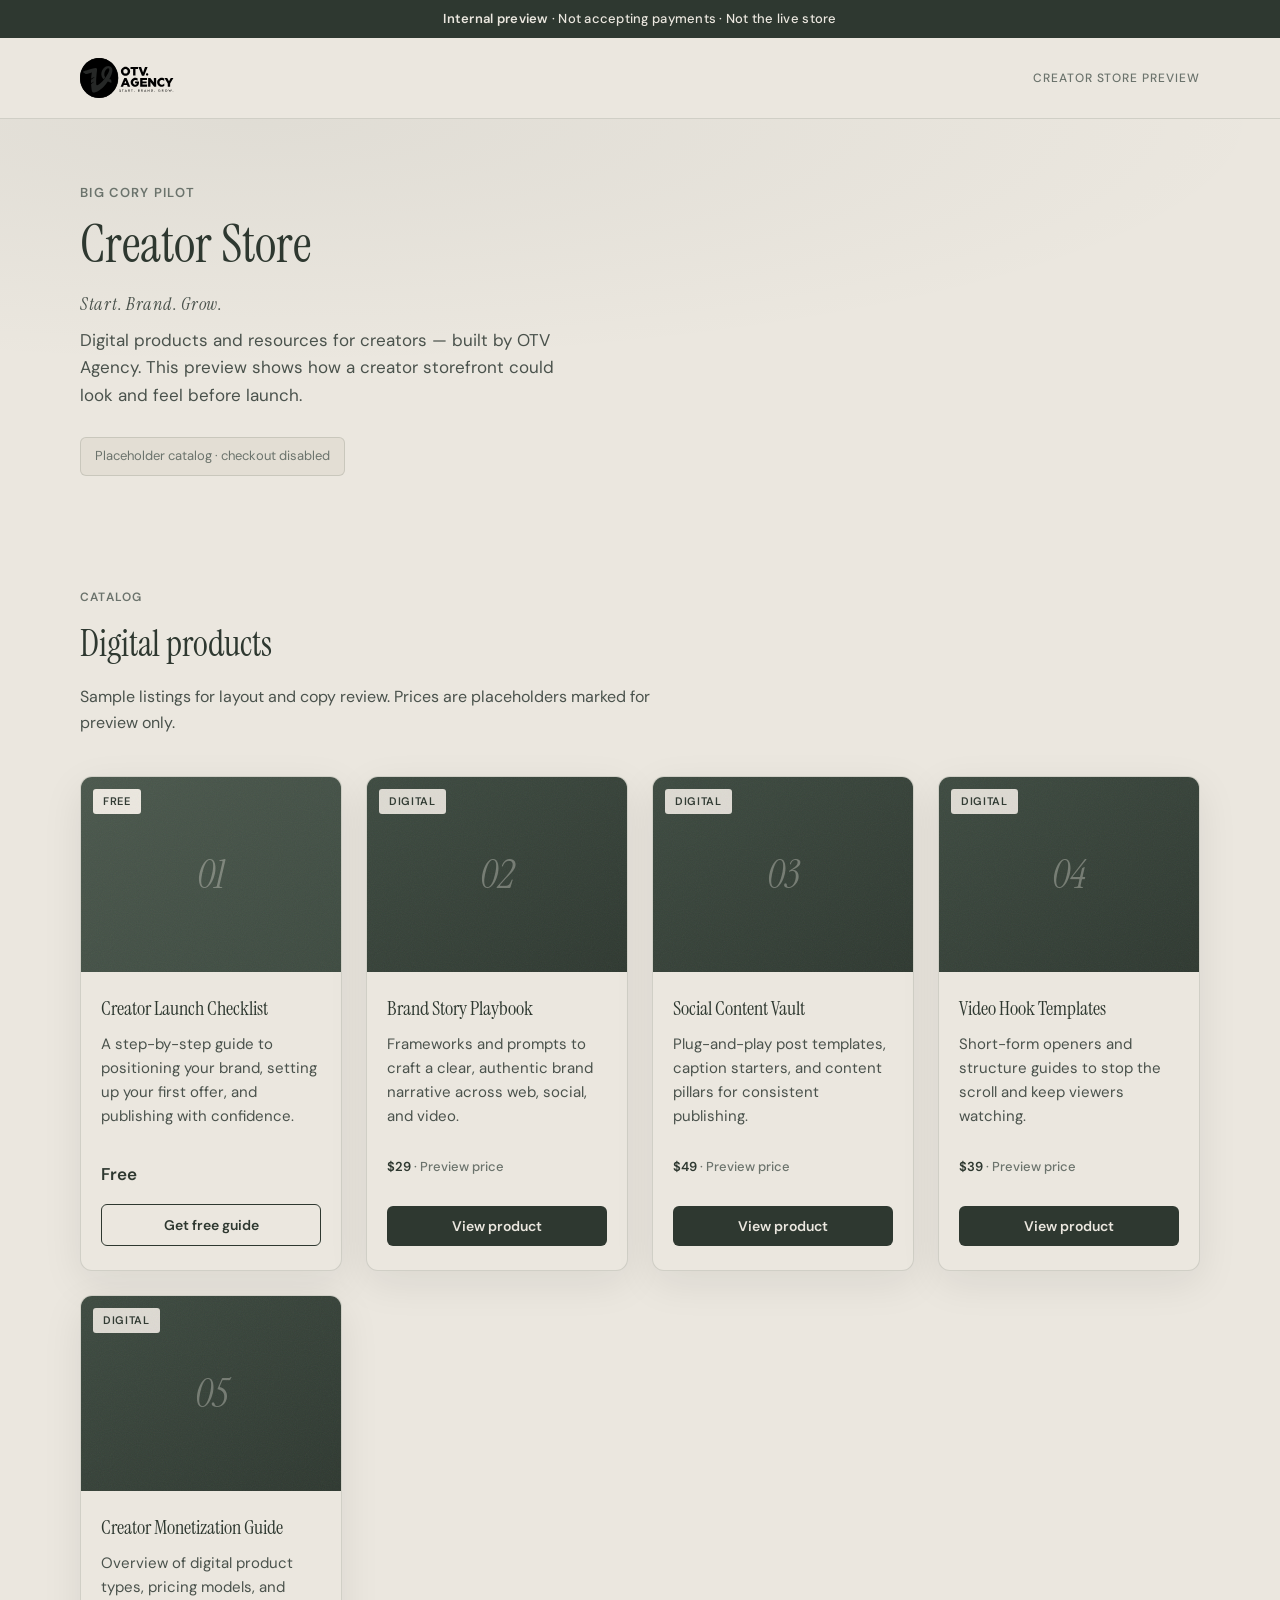
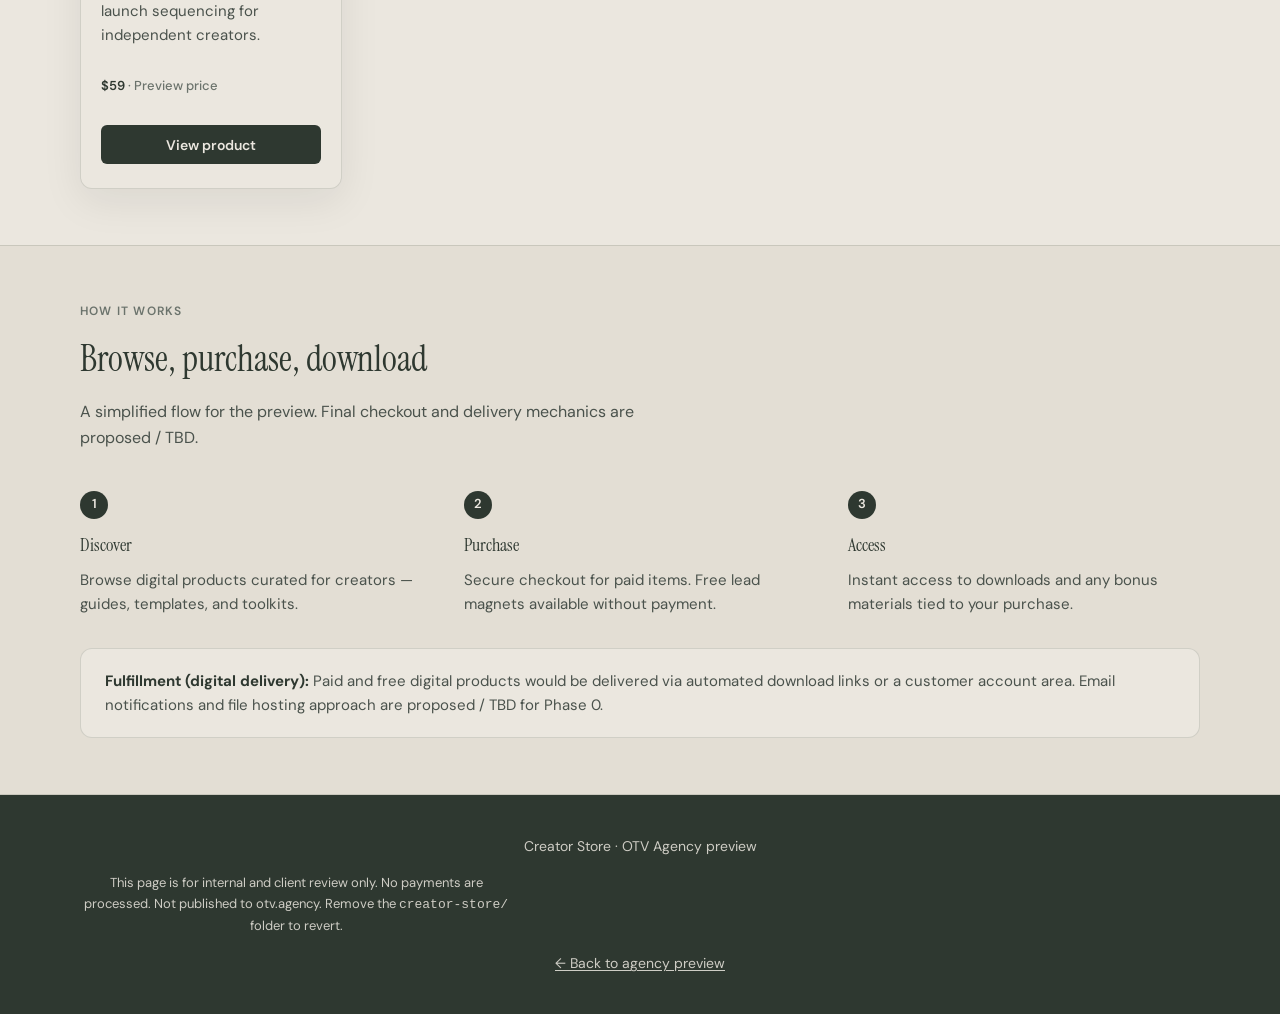
==== creator-store/index.html @ a5654d97 "Add Creator Store static preview (Forest/Cream scaffold) - Add creator-store/index.html with placeho" ====
<!DOCTYPE html>
<html lang="en">
<head>
  <meta charset="UTF-8">
  <meta name="viewport" content="width=device-width, initial-scale=1.0">
  <meta name="robots" content="noindex, nofollow">
  <meta name="description" content="Creator Store preview for OTV Agency — internal client preview only. Not a live storefront.">
  <title>Creator Store — Preview | OTV Agency</title>
  <link rel="icon" href="../theme/assets/images/favicon.svg" type="image/svg+xml">
  <link rel="preconnect" href="https://fonts.googleapis.com">
  <link rel="preconnect" href="https://fonts.gstatic.com" crossorigin>
  <link href="https://fonts.googleapis.com/css2?family=DM+Sans:ital,opsz,wght@0,9..40,400;0,9..40,500;0,9..40,600;0,9..40,700;1,9..40,400&family=Instrument+Serif:ital@0;1&display=swap" rel="stylesheet">
  <link rel="stylesheet" href="styles.css">
</head>
<body>
  <a class="skip-link" href="#main">Skip to content</a>

  <div class="preview-banner" role="status">
    <strong>Internal preview</strong> · Not accepting payments · Not the live store
  </div>

  <header class="site-header">
    <div class="container header-inner">
      <a class="brand" href="../" aria-label="OTV Agency home">
        <img src="../theme/assets/images/logos/OTV.Agency_Horizontal_Logo_Dark.svg" alt="OTV Agency" width="160" height="68">
      </a>
      <span class="header-meta">Creator Store preview</span>
    </div>
  </header>

  <main id="main">
    <section class="hero">
      <div class="container">
        <p class="hero-eyebrow">Big Cory Pilot</p>
        <h1>Creator Store</h1>
        <p class="hero-tagline">Start. Brand. Grow.</p>
        <p class="hero-lede">Digital products and resources for creators — built by OTV Agency. This preview shows how a creator storefront could look and feel before launch.</p>
        <p class="hero-note" aria-label="Preview status">Placeholder catalog · checkout disabled</p>
      </div>
    </section>

    <section class="section" aria-labelledby="catalog-heading">
      <div class="container">
        <p class="section-label">Catalog</p>
        <h2 id="catalog-heading">Digital products</h2>
        <p class="section-intro">Sample listings for layout and copy review. Prices are placeholders marked for preview only.</p>

        <div class="catalog">
          <article class="product-card product-card--free">
            <div class="product-thumb" aria-hidden="true">
              <span class="product-badge product-badge--free">Free</span>
              <span class="product-thumb-icon">01</span>
            </div>
            <div class="product-body">
              <h3>Creator Launch Checklist</h3>
              <p class="product-blurb">A step-by-step guide to positioning your brand, setting up your first offer, and publishing with confidence.</p>
              <div class="product-meta">
                <span class="product-price">Free</span>
              </div>
              <button type="button" class="btn btn-secondary btn-block" data-preview-cta data-product-name="Creator Launch Checklist">Get free guide</button>
            </div>
          </article>

          <article class="product-card">
            <div class="product-thumb" aria-hidden="true">
              <span class="product-badge">Digital</span>
              <span class="product-thumb-icon">02</span>
            </div>
            <div class="product-body">
              <h3>Brand Story Playbook</h3>
              <p class="product-blurb">Frameworks and prompts to craft a clear, authentic brand narrative across web, social, and video.</p>
              <div class="product-meta">
                <p class="product-price--preview"><span>$29</span> · Preview price</p>
              </div>
              <button type="button" class="btn btn-primary btn-block" data-preview-cta data-product-name="Brand Story Playbook">View product</button>
            </div>
          </article>

          <article class="product-card">
            <div class="product-thumb" aria-hidden="true">
              <span class="product-badge">Digital</span>
              <span class="product-thumb-icon">03</span>
            </div>
            <div class="product-body">
              <h3>Social Content Vault</h3>
              <p class="product-blurb">Plug-and-play post templates, caption starters, and content pillars for consistent publishing.</p>
              <div class="product-meta">
                <p class="product-price--preview"><span>$49</span> · Preview price</p>
              </div>
              <button type="button" class="btn btn-primary btn-block" data-preview-cta data-product-name="Social Content Vault">View product</button>
            </div>
          </article>

          <article class="product-card">
            <div class="product-thumb" aria-hidden="true">
              <span class="product-badge">Digital</span>
              <span class="product-thumb-icon">04</span>
            </div>
            <div class="product-body">
              <h3>Video Hook Templates</h3>
              <p class="product-blurb">Short-form openers and structure guides to stop the scroll and keep viewers watching.</p>
              <div class="product-meta">
                <p class="product-price--preview"><span>$39</span> · Preview price</p>
              </div>
              <button type="button" class="btn btn-primary btn-block" data-preview-cta data-product-name="Video Hook Templates">View product</button>
            </div>
          </article>

          <article class="product-card">
            <div class="product-thumb" aria-hidden="true">
              <span class="product-badge">Digital</span>
              <span class="product-thumb-icon">05</span>
            </div>
            <div class="product-body">
              <h3>Creator Monetization Guide</h3>
              <p class="product-blurb">Overview of digital product types, pricing models, and launch sequencing for independent creators.</p>
              <div class="product-meta">
                <p class="product-price--preview"><span>$59</span> · Preview price</p>
              </div>
              <button type="button" class="btn btn-primary btn-block" data-preview-cta data-product-name="Creator Monetization Guide">View product</button>
            </div>
          </article>
        </div>
      </div>
    </section>

    <section class="section section--alt" aria-labelledby="how-heading">
      <div class="container">
        <p class="section-label">How it works</p>
        <h2 id="how-heading">Browse, purchase, download</h2>
        <p class="section-intro">A simplified flow for the preview. Final checkout and delivery mechanics are proposed / TBD.</p>

        <div class="steps">
          <div class="step">
            <span class="step-num" aria-hidden="true">1</span>
            <h3>Discover</h3>
            <p>Browse digital products curated for creators — guides, templates, and toolkits.</p>
          </div>
          <div class="step">
            <span class="step-num" aria-hidden="true">2</span>
            <h3>Purchase</h3>
            <p>Secure checkout for paid items. Free lead magnets available without payment.</p>
          </div>
          <div class="step">
            <span class="step-num" aria-hidden="true">3</span>
            <h3>Access</h3>
            <p>Instant access to downloads and any bonus materials tied to your purchase.</p>
          </div>
        </div>

        <div class="fulfillment-note">
          <strong>Fulfillment (digital delivery):</strong> Paid and free digital products would be delivered via automated download links or a customer account area. Email notifications and file hosting approach are proposed / TBD for Phase 0.
        </div>
      </div>
    </section>
  </main>

  <footer class="site-footer">
    <div class="container footer-inner">
      <p>Creator Store · OTV Agency preview</p>
      <p class="footer-disclaimer">This page is for internal and client review only. No payments are processed. Not published to otv.agency. Remove the <code>creator-store/</code> folder to revert.</p>
      <p><a href="../">← Back to agency preview</a></p>
    </div>
  </footer>

  <div class="modal-overlay" id="preview-modal" role="dialog" aria-modal="true" aria-labelledby="modal-title" aria-hidden="true">
    <div class="modal">
      <h2 id="modal-title">Coming soon</h2>
      <p><strong data-modal-product>This product</strong> is a placeholder in this preview. Checkout, payments, and delivery are not enabled.</p>
      <button type="button" class="btn btn-primary modal-close" data-modal-close>Got it</button>
    </div>
  </div>

  <script src="main.js"></script>
</body>
</html>
---- creator-store/styles.css ----
/* Creator Store preview — OTV Forest/Cream (local tokens only) */

:root {
  --forest: #2e3830;
  --forest-deep: #232b24;
  --forest-muted: #3d4a40;
  --cream: #ebe7df;
  --cream-warm: #e3ded4;
  --cream-dark: #d4cfc4;
  --ink: #1a1f1c;
  --ink-soft: #4a524c;
  --ink-muted: #6b736c;
  --accent: #5c6b5e;
  --accent-hover: #4a574c;
  --border: rgba(46, 56, 48, 0.14);
  --shadow: 0 12px 40px rgba(26, 31, 28, 0.08);
  --radius: 6px;
  --radius-lg: 12px;
  --font-serif: "Instrument Serif", Georgia, serif;
  --font-sans: "DM Sans", system-ui, sans-serif;
  --max-width: 1120px;
}

*,
*::before,
*::after {
  box-sizing: border-box;
}

html {
  scroll-behavior: smooth;
}

body {
  margin: 0;
  font-family: var(--font-sans);
  font-size: 1rem;
  line-height: 1.6;
  color: var(--ink);
  background: var(--cream);
  -webkit-font-smoothing: antialiased;
}

img {
  max-width: 100%;
  height: auto;
  display: block;
}

a {
  color: var(--forest);
  text-decoration-thickness: 1px;
  text-underline-offset: 0.15em;
}

a:hover {
  color: var(--forest-deep);
}

.skip-link {
  position: absolute;
  left: -9999px;
  top: 0;
  z-index: 100;
  padding: 0.75rem 1rem;
  background: var(--forest);
  color: var(--cream);
}

.skip-link:focus {
  left: 1rem;
  top: 1rem;
}

/* Preview banner */
.preview-banner {
  background: var(--forest);
  color: var(--cream);
  text-align: center;
  padding: 0.55rem 1rem;
  font-size: 0.8125rem;
  font-weight: 500;
  letter-spacing: 0.02em;
}

.preview-banner strong {
  font-weight: 600;
}

.container {
  width: min(100% - 2.5rem, var(--max-width));
  margin-inline: auto;
}

/* Header */
.site-header {
  padding: 1.25rem 0;
  border-bottom: 1px solid var(--border);
  background: var(--cream);
}

.header-inner {
  display: flex;
  align-items: center;
  justify-content: space-between;
  gap: 1rem;
}

.brand img {
  height: 40px;
  width: auto;
}

.header-meta {
  font-size: 0.75rem;
  font-weight: 500;
  text-transform: uppercase;
  letter-spacing: 0.08em;
  color: var(--ink-muted);
}

/* Hero */
.hero {
  padding: 4rem 0 3.5rem;
  background:
    radial-gradient(ellipse 80% 60% at 20% 0%, rgba(46, 56, 48, 0.06), transparent),
    var(--cream);
}

.hero-eyebrow {
  margin: 0 0 0.75rem;
  font-size: 0.8125rem;
  font-weight: 600;
  text-transform: uppercase;
  letter-spacing: 0.1em;
  color: var(--ink-muted);
}

.hero h1 {
  margin: 0 0 1rem;
  font-family: var(--font-serif);
  font-size: clamp(2.25rem, 5vw, 3.25rem);
  font-weight: 400;
  line-height: 1.12;
  color: var(--forest);
  max-width: 18ch;
}

.hero-tagline {
  margin: 0 0 0.5rem;
  font-family: var(--font-serif);
  font-size: 1.125rem;
  font-style: italic;
  color: var(--ink-soft);
  letter-spacing: 0.04em;
}

.hero-lede {
  margin: 0 0 1.75rem;
  font-size: 1.0625rem;
  color: var(--ink-soft);
  max-width: 42ch;
}

.hero-note {
  display: inline-flex;
  align-items: center;
  gap: 0.5rem;
  margin: 0;
  padding: 0.5rem 0.875rem;
  font-size: 0.8125rem;
  color: var(--ink-muted);
  background: var(--cream-warm);
  border: 1px solid var(--border);
  border-radius: var(--radius);
}

/* Sections */
.section {
  padding: 3.5rem 0;
}

.section--alt {
  background: var(--cream-warm);
  border-block: 1px solid var(--border);
}

.section-label {
  margin: 0 0 0.5rem;
  font-size: 0.75rem;
  font-weight: 600;
  text-transform: uppercase;
  letter-spacing: 0.1em;
  color: var(--ink-muted);
}

.section h2 {
  margin: 0 0 0.75rem;
  font-family: var(--font-serif);
  font-size: clamp(1.75rem, 3.5vw, 2.25rem);
  font-weight: 400;
  color: var(--forest);
}

.section-intro {
  margin: 0 0 2.5rem;
  color: var(--ink-soft);
  max-width: 52ch;
}

/* Catalog grid */
.catalog {
  display: grid;
  grid-template-columns: repeat(auto-fill, minmax(260px, 1fr));
  gap: 1.5rem;
}

.product-card {
  display: flex;
  flex-direction: column;
  background: var(--cream);
  border: 1px solid var(--border);
  border-radius: var(--radius-lg);
  overflow: hidden;
  box-shadow: var(--shadow);
  transition: transform 0.2s ease, box-shadow 0.2s ease;
}

.section--alt .product-card {
  background: var(--cream);
}

.product-card:hover {
  transform: translateY(-2px);
  box-shadow: 0 16px 48px rgba(26, 31, 28, 0.1);
}

.product-thumb {
  aspect-ratio: 4 / 3;
  background: linear-gradient(145deg, var(--forest-muted) 0%, var(--forest) 100%);
  display: flex;
  align-items: center;
  justify-content: center;
  position: relative;
}

.product-thumb::after {
  content: "";
  position: absolute;
  inset: 0;
  background: url("data:image/svg+xml,%3Csvg viewBox='0 0 200 200' xmlns='http://www.w3.org/2000/svg'%3E%3Cfilter id='n'%3E%3CfeTurbulence type='fractalNoise' baseFrequency='0.9' numOctaves='4' stitchTiles='stitch'/%3E%3C/filter%3E%3Crect width='100%25' height='100%25' filter='url(%23n)' opacity='0.06'/%3E%3C/svg%3E");
  pointer-events: none;
}

.product-thumb-icon {
  font-family: var(--font-serif);
  font-size: 2.5rem;
  font-style: italic;
  color: rgba(235, 231, 223, 0.35);
  user-select: none;
}

.product-card--free .product-thumb {
  background: linear-gradient(145deg, #4a574c 0%, var(--forest-muted) 100%);
}

.product-badge {
  position: absolute;
  top: 0.75rem;
  left: 0.75rem;
  padding: 0.25rem 0.625rem;
  font-size: 0.6875rem;
  font-weight: 600;
  text-transform: uppercase;
  letter-spacing: 0.06em;
  border-radius: 3px;
  background: rgba(235, 231, 223, 0.92);
  color: var(--forest);
}

.product-badge--free {
  background: var(--cream);
  color: var(--forest);
}

.product-body {
  display: flex;
  flex-direction: column;
  flex: 1;
  padding: 1.25rem 1.25rem 1.5rem;
}

.product-body h3 {
  margin: 0 0 0.5rem;
  font-family: var(--font-serif);
  font-size: 1.25rem;
  font-weight: 400;
  color: var(--forest);
}

.product-blurb {
  margin: 0 0 1rem;
  font-size: 0.9375rem;
  color: var(--ink-soft);
  flex: 1;
}

.product-meta {
  display: flex;
  align-items: center;
  justify-content: space-between;
  gap: 0.75rem;
  margin-bottom: 1rem;
}

.product-price {
  font-size: 1.0625rem;
  font-weight: 600;
  color: var(--forest);
}

.product-price--preview {
  font-size: 0.8125rem;
  font-weight: 500;
  color: var(--ink-muted);
}

.product-price--preview span {
  font-weight: 600;
  color: var(--forest);
}

/* Buttons */
.btn {
  display: inline-flex;
  align-items: center;
  justify-content: center;
  gap: 0.375rem;
  padding: 0.7rem 1.25rem;
  font-family: var(--font-sans);
  font-size: 0.875rem;
  font-weight: 600;
  line-height: 1.2;
  text-decoration: none;
  border: none;
  border-radius: var(--radius);
  cursor: pointer;
  transition: background 0.2s ease, color 0.2s ease, border-color 0.2s ease;
}

.btn-primary {
  background: var(--forest);
  color: var(--cream);
}

.btn-primary:hover {
  background: var(--forest-deep);
  color: var(--cream);
}

.btn-secondary {
  background: transparent;
  color: var(--forest);
  border: 1.5px solid var(--forest);
}

.btn-secondary:hover {
  background: var(--forest);
  color: var(--cream);
}

.btn-block {
  width: 100%;
}

/* How it works + fulfillment */
.steps {
  display: grid;
  grid-template-columns: repeat(auto-fit, minmax(220px, 1fr));
  gap: 2rem;
  margin-top: 2rem;
}

.step h3 {
  margin: 0 0 0.5rem;
  font-family: var(--font-serif);
  font-size: 1.125rem;
  font-weight: 400;
  color: var(--forest);
}

.step p {
  margin: 0;
  font-size: 0.9375rem;
  color: var(--ink-soft);
}

.step-num {
  display: inline-flex;
  align-items: center;
  justify-content: center;
  width: 1.75rem;
  height: 1.75rem;
  margin-bottom: 0.75rem;
  font-size: 0.8125rem;
  font-weight: 600;
  color: var(--cream);
  background: var(--forest);
  border-radius: 50%;
}

.fulfillment-note {
  margin-top: 2rem;
  padding: 1.25rem 1.5rem;
  font-size: 0.9375rem;
  color: var(--ink-soft);
  background: var(--cream);
  border: 1px solid var(--border);
  border-radius: var(--radius-lg);
}

.fulfillment-note strong {
  color: var(--forest);
}

/* Footer */
.site-footer {
  padding: 2.5rem 0;
  background: var(--forest);
  color: var(--cream);
}

.footer-inner {
  display: flex;
  flex-direction: column;
  gap: 1rem;
  text-align: center;
}

.footer-inner p {
  margin: 0;
  font-size: 0.875rem;
  opacity: 0.85;
}

.footer-disclaimer {
  font-size: 0.8125rem !important;
  opacity: 0.65;
  max-width: 48ch;
  margin-inline: auto;
}

.footer-inner a {
  color: var(--cream);
  text-decoration: underline;
}

/* Modal */
.modal-overlay {
  position: fixed;
  inset: 0;
  z-index: 200;
  display: flex;
  align-items: center;
  justify-content: center;
  padding: 1.5rem;
  background: rgba(26, 31, 28, 0.55);
  opacity: 0;
  visibility: hidden;
  transition: opacity 0.25s ease, visibility 0.25s ease;
}

.modal-overlay.is-open {
  opacity: 1;
  visibility: visible;
}

.modal {
  width: min(100%, 420px);
  padding: 2rem;
  background: var(--cream);
  border-radius: var(--radius-lg);
  box-shadow: 0 24px 64px rgba(26, 31, 28, 0.2);
  transform: translateY(12px);
  transition: transform 0.25s ease;
}

.modal-overlay.is-open .modal {
  transform: translateY(0);
}

.modal h2 {
  margin: 0 0 0.75rem;
  font-family: var(--font-serif);
  font-size: 1.5rem;
  font-weight: 400;
  color: var(--forest);
}

.modal p {
  margin: 0 0 1.5rem;
  font-size: 0.9375rem;
  color: var(--ink-soft);
}

.modal-close {
  width: 100%;
}

@media (max-width: 640px) {
  .hero {
    padding: 2.5rem 0 2rem;
  }

  .header-meta {
    display: none;
  }

  .section {
    padding: 2.5rem 0;
  }
}
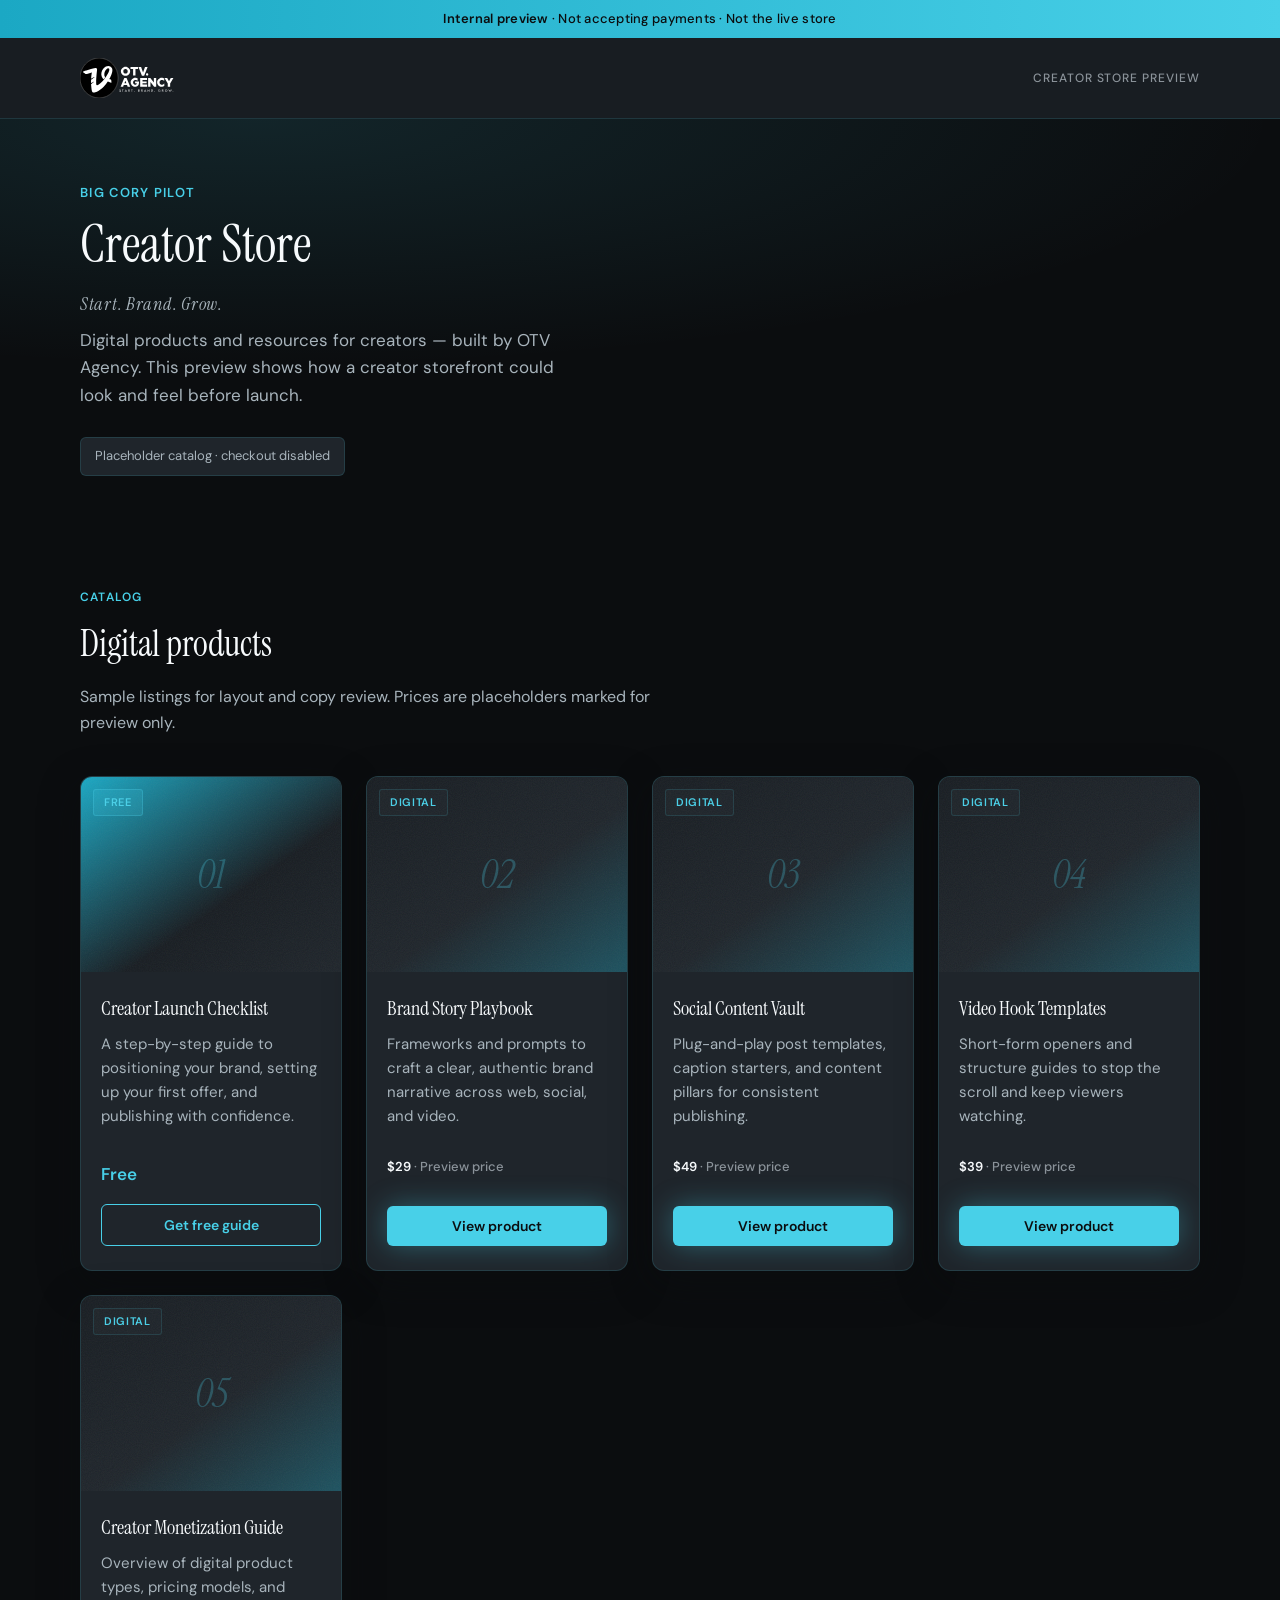
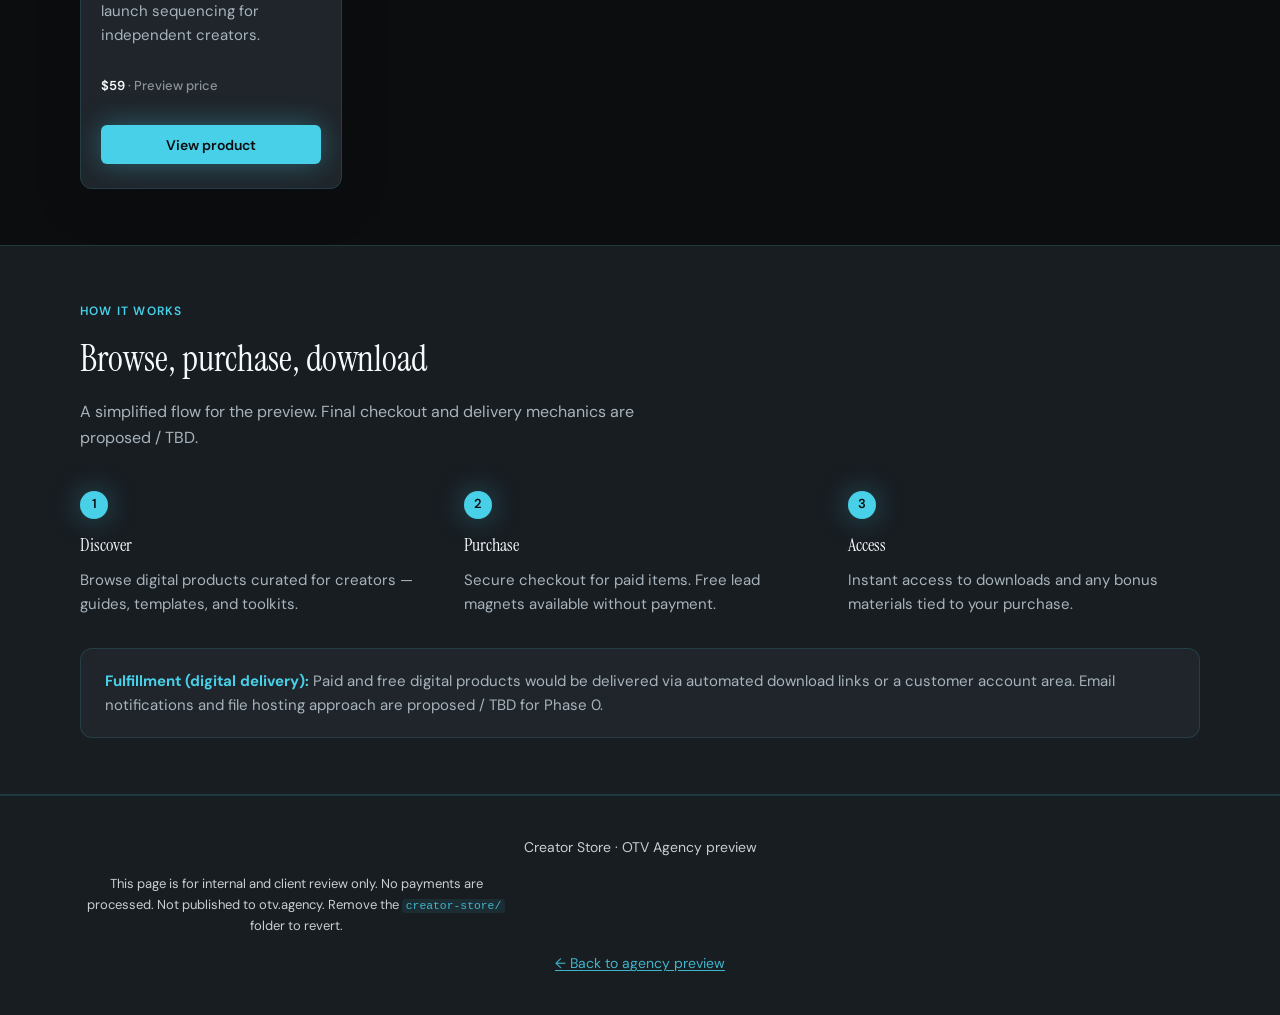
==== commit 4b747098: "Restyle Creator Store preview with OTV cyan/dark palette Replace Forest/Cream tokens with OTV Agency" ====
--- a/creator-store/index.html
+++ b/creator-store/index.html
@@ -22,7 +22,7 @@
   <header class="site-header">
     <div class="container header-inner">
       <a class="brand" href="../" aria-label="OTV Agency home">
-        <img src="../theme/assets/images/logos/OTV.Agency_Horizontal_Logo_Dark.svg" alt="OTV Agency" width="160" height="68">
+        <img src="../theme/assets/images/logos/OTV.Agency_Horiztonal_Logo_V3.svg" alt="OTV Agency" width="160" height="68">
       </a>
       <span class="header-meta">Creator Store preview</span>
     </div>
--- a/creator-store/styles.css
+++ b/creator-store/styles.css
@@ -1,19 +1,23 @@
-/* Creator Store preview — OTV Forest/Cream (local tokens only) */
+/* Creator Store preview — OTV cyan/dark palette (local tokens; aligned with theme/theme.json) */
 
 :root {
-  --forest: #2e3830;
-  --forest-deep: #232b24;
-  --forest-muted: #3d4a40;
-  --cream: #ebe7df;
-  --cream-warm: #e3ded4;
-  --cream-dark: #d4cfc4;
-  --ink: #1a1f1c;
-  --ink-soft: #4a524c;
-  --ink-muted: #6b736c;
-  --accent: #5c6b5e;
-  --accent-hover: #4a574c;
-  --border: rgba(46, 56, 48, 0.14);
-  --shadow: 0 12px 40px rgba(26, 31, 28, 0.08);
+  --black: #0b0d0f;
+  --charcoal: #181d22;
+  --surface: #1f252b;
+  --muted: #8b939a;
+  --muted-light: #a8b4bc;
+  --cream: #e8eef2;
+  --white: #f7fafc;
+  --cyan: #48d0e8;
+  --cyan-deep: #1ba8c4;
+
+  --ink: var(--cream);
+  --ink-soft: var(--muted-light);
+  --ink-muted: var(--muted);
+  --border: rgba(72, 208, 232, 0.14);
+  --border-strong: rgba(72, 208, 232, 0.28);
+  --shadow: 0 12px 40px rgba(11, 13, 15, 0.45);
+  --glow-cyan: 0 0 28px rgba(72, 208, 232, 0.35);
   --radius: 6px;
   --radius-lg: 12px;
   --font-serif: "Instrument Serif", Georgia, serif;
@@ -37,7 +41,7 @@
   font-size: 1rem;
   line-height: 1.6;
   color: var(--ink);
-  background: var(--cream);
+  background: var(--black);
   -webkit-font-smoothing: antialiased;
 }
 
@@ -48,13 +52,19 @@
 }
 
 a {
-  color: var(--forest);
+  color: var(--cyan);
   text-decoration-thickness: 1px;
   text-underline-offset: 0.15em;
 }
 
 a:hover {
-  color: var(--forest-deep);
+  color: var(--white);
+}
+
+a:focus-visible,
+.btn:focus-visible {
+  outline: 2px solid var(--cyan);
+  outline-offset: 3px;
 }
 
 .skip-link {
@@ -63,8 +73,8 @@
   top: 0;
   z-index: 100;
   padding: 0.75rem 1rem;
-  background: var(--forest);
-  color: var(--cream);
+  background: var(--cyan);
+  color: var(--black);
 }
 
 .skip-link:focus {
@@ -74,8 +84,8 @@
 
 /* Preview banner */
 .preview-banner {
-  background: var(--forest);
-  color: var(--cream);
+  background: linear-gradient(90deg, var(--cyan-deep), var(--cyan));
+  color: var(--black);
   text-align: center;
   padding: 0.55rem 1rem;
   font-size: 0.8125rem;
@@ -96,7 +106,7 @@
 .site-header {
   padding: 1.25rem 0;
   border-bottom: 1px solid var(--border);
-  background: var(--cream);
+  background: var(--charcoal);
 }
 
 .header-inner {
@@ -116,15 +126,15 @@
   font-weight: 500;
   text-transform: uppercase;
   letter-spacing: 0.08em;
-  color: var(--ink-muted);
+  color: var(--muted);
 }
 
 /* Hero */
 .hero {
   padding: 4rem 0 3.5rem;
   background:
-    radial-gradient(ellipse 80% 60% at 20% 0%, rgba(46, 56, 48, 0.06), transparent),
-    var(--cream);
+    radial-gradient(ellipse 80% 60% at 20% 0%, rgba(72, 208, 232, 0.12), transparent),
+    var(--black);
 }
 
 .hero-eyebrow {
@@ -133,7 +143,7 @@
   font-weight: 600;
   text-transform: uppercase;
   letter-spacing: 0.1em;
-  color: var(--ink-muted);
+  color: var(--cyan);
 }
 
 .hero h1 {
@@ -142,7 +152,7 @@
   font-size: clamp(2.25rem, 5vw, 3.25rem);
   font-weight: 400;
   line-height: 1.12;
-  color: var(--forest);
+  color: var(--white);
   max-width: 18ch;
 }
 
@@ -151,7 +161,7 @@
   font-family: var(--font-serif);
   font-size: 1.125rem;
   font-style: italic;
-  color: var(--ink-soft);
+  color: var(--muted-light);
   letter-spacing: 0.04em;
 }
 
@@ -169,8 +179,8 @@
   margin: 0;
   padding: 0.5rem 0.875rem;
   font-size: 0.8125rem;
-  color: var(--ink-muted);
-  background: var(--cream-warm);
+  color: var(--muted-light);
+  background: var(--surface);
   border: 1px solid var(--border);
   border-radius: var(--radius);
 }
@@ -181,7 +191,7 @@
 }
 
 .section--alt {
-  background: var(--cream-warm);
+  background: var(--charcoal);
   border-block: 1px solid var(--border);
 }
 
@@ -191,7 +201,7 @@
   font-weight: 600;
   text-transform: uppercase;
   letter-spacing: 0.1em;
-  color: var(--ink-muted);
+  color: var(--cyan);
 }
 
 .section h2 {
@@ -199,7 +209,7 @@
   font-family: var(--font-serif);
   font-size: clamp(1.75rem, 3.5vw, 2.25rem);
   font-weight: 400;
-  color: var(--forest);
+  color: var(--white);
 }
 
 .section-intro {
@@ -218,26 +228,27 @@
 .product-card {
   display: flex;
   flex-direction: column;
-  background: var(--cream);
+  background: var(--surface);
   border: 1px solid var(--border);
   border-radius: var(--radius-lg);
   overflow: hidden;
   box-shadow: var(--shadow);
-  transition: transform 0.2s ease, box-shadow 0.2s ease;
+  transition: transform 0.2s ease, box-shadow 0.2s ease, border-color 0.2s ease;
 }
 
 .section--alt .product-card {
-  background: var(--cream);
+  background: var(--surface);
 }
 
 .product-card:hover {
   transform: translateY(-2px);
-  box-shadow: 0 16px 48px rgba(26, 31, 28, 0.1);
+  border-color: var(--border-strong);
+  box-shadow: 0 16px 48px rgba(11, 13, 15, 0.55), var(--glow-cyan);
 }
 
 .product-thumb {
   aspect-ratio: 4 / 3;
-  background: linear-gradient(145deg, var(--forest-muted) 0%, var(--forest) 100%);
+  background: linear-gradient(145deg, var(--charcoal) 0%, var(--surface) 55%, rgba(27, 168, 196, 0.35) 100%);
   display: flex;
   align-items: center;
   justify-content: center;
@@ -256,12 +267,12 @@
   font-family: var(--font-serif);
   font-size: 2.5rem;
   font-style: italic;
-  color: rgba(235, 231, 223, 0.35);
+  color: rgba(72, 208, 232, 0.28);
   user-select: none;
 }
 
 .product-card--free .product-thumb {
-  background: linear-gradient(145deg, #4a574c 0%, var(--forest-muted) 100%);
+  background: linear-gradient(145deg, var(--cyan-deep) 0%, var(--charcoal) 60%, var(--surface) 100%);
 }
 
 .product-badge {
@@ -274,13 +285,15 @@
   text-transform: uppercase;
   letter-spacing: 0.06em;
   border-radius: 3px;
-  background: rgba(235, 231, 223, 0.92);
-  color: var(--forest);
+  background: rgba(31, 37, 43, 0.92);
+  color: var(--cyan);
+  border: 1px solid var(--border);
 }
 
 .product-badge--free {
-  background: var(--cream);
-  color: var(--forest);
+  background: rgba(72, 208, 232, 0.15);
+  color: var(--cyan);
+  border-color: var(--border-strong);
 }
 
 .product-body {
@@ -295,7 +308,7 @@
   font-family: var(--font-serif);
   font-size: 1.25rem;
   font-weight: 400;
-  color: var(--forest);
+  color: var(--white);
 }
 
 .product-blurb {
@@ -316,18 +329,18 @@
 .product-price {
   font-size: 1.0625rem;
   font-weight: 600;
-  color: var(--forest);
+  color: var(--cyan);
 }
 
 .product-price--preview {
   font-size: 0.8125rem;
   font-weight: 500;
-  color: var(--ink-muted);
+  color: var(--muted);
 }
 
 .product-price--preview span {
   font-weight: 600;
-  color: var(--forest);
+  color: var(--white);
 }
 
 /* Buttons */
@@ -345,28 +358,30 @@
   border: none;
   border-radius: var(--radius);
   cursor: pointer;
-  transition: background 0.2s ease, color 0.2s ease, border-color 0.2s ease;
+  transition: background 0.2s ease, color 0.2s ease, border-color 0.2s ease, box-shadow 0.2s ease;
 }
 
 .btn-primary {
-  background: var(--forest);
-  color: var(--cream);
+  background: var(--cyan);
+  color: var(--black);
+  box-shadow: var(--glow-cyan);
 }
 
 .btn-primary:hover {
-  background: var(--forest-deep);
-  color: var(--cream);
+  background: var(--cyan-deep);
+  color: var(--white);
 }
 
 .btn-secondary {
   background: transparent;
-  color: var(--forest);
-  border: 1.5px solid var(--forest);
+  color: var(--cyan);
+  border: 1.5px solid var(--cyan);
 }
 
 .btn-secondary:hover {
-  background: var(--forest);
-  color: var(--cream);
+  background: var(--cyan);
+  color: var(--black);
+  box-shadow: var(--glow-cyan);
 }
 
 .btn-block {
@@ -386,7 +401,7 @@
   font-family: var(--font-serif);
   font-size: 1.125rem;
   font-weight: 400;
-  color: var(--forest);
+  color: var(--white);
 }
 
 .step p {
@@ -404,9 +419,10 @@
   margin-bottom: 0.75rem;
   font-size: 0.8125rem;
   font-weight: 600;
-  color: var(--cream);
-  background: var(--forest);
+  color: var(--black);
+  background: var(--cyan);
   border-radius: 50%;
+  box-shadow: var(--glow-cyan);
 }
 
 .fulfillment-note {
@@ -414,20 +430,21 @@
   padding: 1.25rem 1.5rem;
   font-size: 0.9375rem;
   color: var(--ink-soft);
-  background: var(--cream);
+  background: var(--surface);
   border: 1px solid var(--border);
   border-radius: var(--radius-lg);
 }
 
 .fulfillment-note strong {
-  color: var(--forest);
+  color: var(--cyan);
 }
 
 /* Footer */
 .site-footer {
   padding: 2.5rem 0;
-  background: var(--forest);
+  background: var(--charcoal);
   color: var(--cream);
+  border-top: 1px solid var(--border);
 }
 
 .footer-inner {
@@ -450,9 +467,21 @@
   margin-inline: auto;
 }
 
+.footer-disclaimer code {
+  font-size: 0.875em;
+  padding: 0.1em 0.35em;
+  border-radius: 3px;
+  background: rgba(72, 208, 232, 0.1);
+  color: var(--cyan);
+}
+
 .footer-inner a {
-  color: var(--cream);
+  color: var(--cyan);
   text-decoration: underline;
+}
+
+.footer-inner a:hover {
+  color: var(--white);
 }
 
 /* Modal */
@@ -464,7 +493,7 @@
   align-items: center;
   justify-content: center;
   padding: 1.5rem;
-  background: rgba(26, 31, 28, 0.55);
+  background: rgba(11, 13, 15, 0.72);
   opacity: 0;
   visibility: hidden;
   transition: opacity 0.25s ease, visibility 0.25s ease;
@@ -478,9 +507,10 @@
 .modal {
   width: min(100%, 420px);
   padding: 2rem;
-  background: var(--cream);
+  background: var(--surface);
+  border: 1px solid var(--border-strong);
   border-radius: var(--radius-lg);
-  box-shadow: 0 24px 64px rgba(26, 31, 28, 0.2);
+  box-shadow: 0 24px 64px rgba(11, 13, 15, 0.55), var(--glow-cyan);
   transform: translateY(12px);
   transition: transform 0.25s ease;
 }
@@ -494,7 +524,7 @@
   font-family: var(--font-serif);
   font-size: 1.5rem;
   font-weight: 400;
-  color: var(--forest);
+  color: var(--white);
 }
 
 .modal p {
